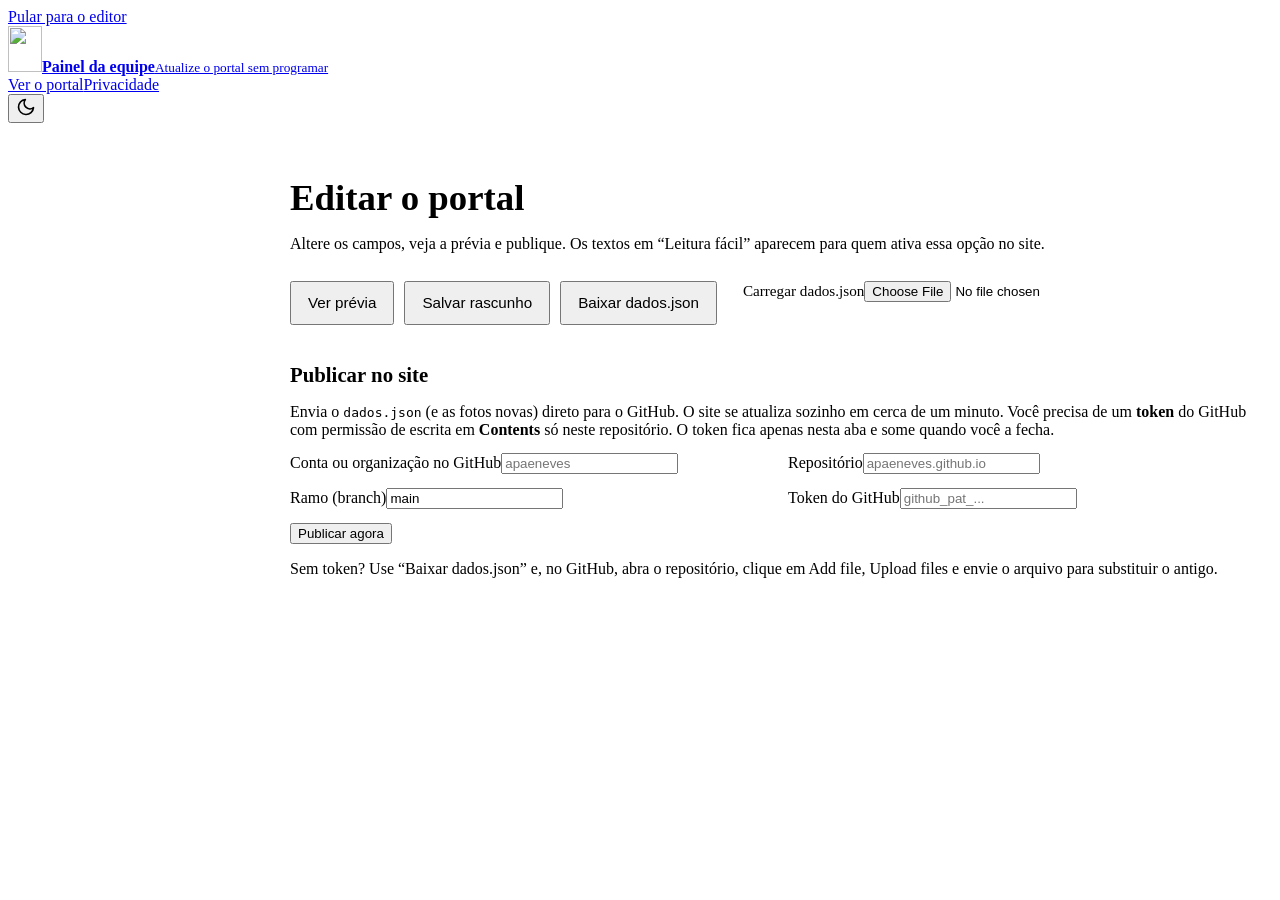
==== admin.html @ f39fa991 "Add files via upload" ====
<!doctype html>
<html lang="pt-BR">
<head>
<meta charset="utf-8">
<meta name="viewport" content="width=device-width, initial-scale=1, viewport-fit=cover">
<title>Painel da Equipe APAE Neves</title>
<meta name="robots" content="noindex,nofollow">
<link rel="icon" type="image/svg+xml" href="img/logo.svg">
<link rel="preconnect" href="https://fonts.googleapis.com">
<link rel="preconnect" href="https://fonts.gstatic.com" crossorigin>
<link rel="stylesheet" href="https://fonts.googleapis.com/css2?family=Bricolage+Grotesque:opsz,wght@12..96,500;12..96,700;12..96,800&family=Public+Sans:wght@400;500;600&display=swap">
<link rel="stylesheet" href="css/style.css">
<style>
.adm{display:grid;grid-template-columns:260px 1fr;gap:22px;align-items:start;padding-block:28px 80px}
@media (max-width:900px){.adm{grid-template-columns:1fr}}
.side{position:sticky;top:90px;display:grid;gap:6px}
@media (max-width:900px){.side{position:static;grid-template-columns:repeat(auto-fit,minmax(150px,1fr))}}
.side button{text-align:left;min-height:46px;padding:10px 14px;border-radius:12px;border:1.5px solid var(--line);background:var(--card);color:var(--ink);font:600 .95rem var(--f-body);cursor:pointer}
.side button[aria-current="true"]{background:var(--ink);color:var(--bg);border-color:var(--ink)}
.bar{display:flex;flex-wrap:wrap;gap:10px;align-items:center;margin-bottom:18px}
.bar .btn{min-height:44px;padding:10px 16px;font-size:.95rem}
.item{border:1.5px solid var(--line);border-radius:16px;margin-bottom:12px;background:var(--card)}
.item>summary{cursor:pointer;padding:14px 16px;font-weight:600;display:flex;gap:10px;align-items:center;justify-content:space-between;list-style:none}
.item>summary::-webkit-details-marker{display:none}
.item[open]>summary{border-bottom:1px dashed var(--line)}
.item .body{padding:16px;display:grid;gap:14px}
.item .acts2{display:flex;gap:8px;flex-wrap:wrap}
.mini{min-height:40px;padding:6px 12px;border-radius:10px;border:1.5px solid var(--line);background:var(--bg);color:var(--ink);font:600 .85rem var(--f-body);cursor:pointer}
.mini.del{color:var(--danger);border-color:var(--danger)}
.status{margin:14px 0;padding:14px 16px;border-radius:12px;background:var(--leaf-soft);display:none}
.status.show{display:block}
.status.err{background:var(--danger-soft);color:var(--danger)}
fieldset{border:1.5px solid var(--line);border-radius:16px;padding:16px;margin:0 0 16px}
legend{font-weight:700;padding:0 8px}
.two{display:grid;grid-template-columns:1fr 1fr;gap:14px}
@media (max-width:640px){.two{grid-template-columns:1fr}}
.pub{display:grid;gap:14px}
</style>
</head>
<body data-page="admin">
<a class="skip" href="#editor">Pular para o editor</a>
<header class="top"><div class="wrap">
  <a class="brand" href="index.html"><span class="mark"><img src="img/logo.svg" alt="" width="34" height="46"></span><span><b>Painel da equipe</b><small>Atualize o portal sem programar</small></span></a>
  <nav class="menu" aria-label="Painel"><a href="index.html">Ver o portal</a><a href="privacidade.html">Privacidade</a></nav>
  <button class="iconbtn" id="theme-btn" type="button" aria-label="Alternar tema claro e escuro"><svg width="20" height="20" viewBox="0 0 24 24" fill="none" stroke="currentColor" stroke-width="2" stroke-linecap="round" stroke-linejoin="round" aria-hidden="true"><path d="M21 12.8A9 9 0 1 1 11.2 3a7 7 0 0 0 9.8 9.8z"/></svg></button>
</div></header>
<main id="editor" tabindex="-1">
<div class="wrap adm">
  <nav class="side" id="side" aria-label="Seções para editar"></nav>
  <div>
    <h1 style="font-size:clamp(1.7rem,3vw,2.3rem);margin-bottom:6px">Editar o portal</h1>
    <p style="color:var(--muted);margin-bottom:18px">Altere os campos, veja a prévia e publique. Os textos em “Leitura fácil” aparecem para quem ativa essa opção no site.</p>
    <div class="bar">
      <button class="btn pri" id="b-prev" type="button">Ver prévia</button>
      <button class="btn sec" id="b-draft" type="button">Salvar rascunho</button>
      <button class="btn sec" id="b-down" type="button">Baixar dados.json</button>
      <label class="btn sec" style="cursor:pointer">Carregar dados.json<input id="b-load" type="file" accept=".json,application/json" class="sr-only"></label>
    </div>
    <div class="status" id="status" role="status" aria-live="polite"></div>
    <div id="form"></div>
    <section class="panel" style="margin-top:28px" aria-labelledby="t-pub">
      <h2 id="t-pub" style="font-size:1.3rem;margin-bottom:6px">Publicar no site</h2>
      <p style="color:var(--muted);margin-bottom:14px">Envia o <code>dados.json</code> (e as fotos novas) direto para o GitHub. O site se atualiza sozinho em cerca de um minuto. Você precisa de um <b>token</b> do GitHub com permissão de escrita em <b>Contents</b> só neste repositório. O token fica apenas nesta aba e some quando você a fecha.</p>
      <div class="pub">
        <div class="two">
          <div class="field"><label for="g-owner">Conta ou organização no GitHub</label><input id="g-owner" type="text" placeholder="apaeneves" autocomplete="off"></div>
          <div class="field"><label for="g-repo">Repositório</label><input id="g-repo" type="text" placeholder="apaeneves.github.io" autocomplete="off"></div>
        </div>
        <div class="two">
          <div class="field"><label for="g-branch">Ramo (branch)</label><input id="g-branch" type="text" value="main" autocomplete="off"></div>
          <div class="field"><label for="g-token">Token do GitHub</label><input id="g-token" type="password" autocomplete="off" placeholder="github_pat_..."></div>
        </div>
        <div><button class="btn sun" id="b-pub" type="button">Publicar agora</button></div>
      </div>
      <p class="fonte">Sem token? Use “Baixar dados.json” e, no GitHub, abra o repositório, clique em Add file, Upload files e envie o arquivo para substituir o antigo.</p>
    </section>
  </div>
</div>
</main>
<script type="application/json" id="dados-embed">{"versao":1,"atualizadoEm":"2026-10-09","instituicao":{"nome":"Associação de Pais e Amigos dos Excepcionais de Ribeirão das Neves","sigla":"APAE de Ribeirão das Neves","cnpj":"01.367.181/0001-51","natureza":"Associação civil beneficente, sem fins lucrativos","presidente":"Edmilson de Souza Costa","mandato":"08/12/2023 a 07/12/2026","endereco":"Rua Padre Pedro Cordeiro da Rocha, 41, Centro, Ribeirão das Neves, MG","cep":"33805-040","telefone":"(31) 98279-1938","whatsapp":"5531982791938","email":"ribeiraodasneves@apaemg.org.br","instagram":"https://www.instagram.com/apae.ribeiraodasneves/","horario":"Segunda a sexta, das 7h30 às 16h30","secretaria":"Secretaria Municipal de Desenvolvimento Social e Cidadania","banco":"Banco do Brasil (001), uma conta específica para cada parceria","conselhos":"CMAS (inscrição nº 01), CMDCA, CMPCD e CMS","regioes":"Centro, Veneza e Justinópolis","formDenunciaAnonima":"","formOuvidoria":"","telefone2":"(31) 98323-1877","fundacao":"13/08/1996","utilidadePublica":"Municipal (nº 1846/96) e Estadual (nº 13.226/99)","orgaoDiretor":"8 membros, com reuniões bimestrais"},"doacao":{"pixChave":"01367181000151","pixTipo":"CNPJ","pixNome":"APAE RIBEIRAO DAS NEVES","pixCidade":"RIBEIRAO DAS NEVES","valoresSugeridos":[20,50,100],"irStatus":"consultar","irProjeto":"","irTexto":"A APAE está inscrita no CMDCA. Para saber qual fundo e qual projeto estão abertos para receber a destinação neste ano, fale com a administração."},"impacto":{"ano":2024,"fonte":"Relatório de Atividades 2024 (último relatório anual concluído) e plano de trabalho de 2025","usuarios":79,"capacidade":100,"familiasEncontros":15,"apresentacoes":10,"ambiencias":5,"acoes":16,"vezesPorSemana":2},"atividades":[{"titulo":"Vivências: cuidado e autocuidado","texto":"Rotinas de higiene, alimentação e cuidado pessoal, feitas com apoio da equipe para ganhar autonomia no dia a dia.","facil":"Aprender a cuidar de si, com ajuda da equipe."},{"titulo":"Corpo em Movimento","texto":"Caminhadas, alongamento e atividades físicas. Cerca de 30 usuários participam de cada caminhada.","facil":"Caminhar e se mexer. Cerca de 30 pessoas em cada passeio."},{"titulo":"Participação Social","texto":"Passeios, eventos no parque ecológico e atividades na comunidade. Cerca de 60 usuários por atividade.","facil":"Passear e participar da vida da cidade."},{"titulo":"Arteterapia","texto":"Oficinas de pintura, artesanato e expressão artística com acompanhamento da equipe técnica.","facil":"Pintar, criar e se expressar com arte."},{"titulo":"Musicalização e maracatu","texto":"Oficina de música e grupo de maracatu, que fez 10 apresentações em eventos da Prefeitura e privados em 2024.","facil":"Tocar e dançar. O grupo de maracatu se apresentou 10 vezes em 2024."},{"titulo":"Cuidando de Quem Cuida","texto":"Encontros mensais com famílias e cuidadores, com temas escolhidos por elas e conduzidos por profissionais. Cerca de 15 familiares por oficina.","facil":"Encontro todo mês para as famílias. Elas escolhem os temas."},{"titulo":"Fórum de autogestão, autodefesa e família","texto":"Encontro que reuniu 50 pessoas para debater direitos e protagonismo das pessoas com deficiência.","facil":"Encontro para falar sobre os direitos das pessoas com deficiência."},{"titulo":"Festas e eventos abertos à comunidade","texto":"Festa Julina (cerca de 150 pessoas), noite sertaneja (cerca de 200 pessoas), apresentações no IFMG e semana da pessoa com deficiência.","facil":"Festas abertas a todos, que ajudam a APAE e juntam as pessoas."}],"conquistas":[{"titulo":"6 termos de fomento com a Prefeitura","texto":"Parcerias formalizadas entre 2022 e 2025, somando R$ 975.000,00 para o Centro Dia.","facil":"6 acordos com a Prefeitura para ajudar o Centro Dia."},{"titulo":"Inscrição em conselhos municipais","texto":"Inscrita no Conselho Municipal de Assistência Social (nº 01) e também no CMDCA, no CMPCD e no CMS.","facil":"A APAE é registrada nos conselhos da cidade."},{"titulo":"Trabalho em rede","texto":"Articulação com CRAS, CREAS, saúde mental, UBS e demais serviços de proteção social da cidade.","facil":"A APAE trabalha junto com CRAS, CREAS e postos de saúde."},{"titulo":"Equipe capacitada pela SEDESE","texto":"Em 2024, a equipe do Centro Dia participou de capacitação promovida pela Secretaria de Estado de Desenvolvimento Social.","facil":"A equipe fez curso oferecido pelo Estado."},{"titulo":"Centro Dia em funcionamento contínuo","texto":"De abril a dezembro de 2024, o Centro Dia funcionou todos os dias úteis e atendeu 79 pessoas com deficiência.","facil":"O Centro Dia abriu todos os dias úteis e atendeu 79 pessoas em 2024."},{"titulo":"Maracatu da APAE","texto":"Grupo de usuários que se apresentou 10 vezes em 2024, mostrando talento e quebrando barreiras.","facil":"O grupo de maracatu se apresentou 10 vezes."}],"termos":[{"num":"005","ano":2025,"nome":"Casa Nova","valor":400000,"origem":"Federal","cor":"#FFD800","objeto":"Continuidade, manutenção e otimização da oferta dos serviços socioassistenciais para pessoas com deficiência intelectual e múltipla e suas famílias, no Centro Dia.","facil":"Dinheiro para manter e melhorar os serviços do Centro Dia para pessoas com deficiência e suas famílias.","emenda":"Emenda Parlamentar Federal nº 202439600016/2024","processo":"9253","vigencia":"10/03/2025 a 09/03/2027","link":"https://ribeiraodasneves.mg.gov.br/src/common/assets/documentos/parcerias/Apae-4.pdf","situacao":"formalizado"},{"num":"006","ano":2025,"nome":"Complementar","valor":100000,"origem":"Federal","cor":"#4FA64F","objeto":"Complementação da equipe de referência do Centro Dia, com 3 educadores sociais e 1 monitor social de 40 horas, e recurso para combustível dos veículos da instituição.","facil":"Dinheiro para pagar mais profissionais do Centro Dia e o combustível dos carros.","emenda":"Emenda parlamentar federal","processo":"","vigencia":"Execução de 04/2025 a 03/2026","link":"","situacao":"formalizado"},{"num":"023","ano":2024,"nome":"Complementando o Serviço do Centro Dia","valor":150000,"origem":"Municipal","cor":"#7FC27F","objeto":"Atendimento a pessoas com deficiência intelectual e múltipla em dependência de cuidados de terceiros que já concluíram o percurso escolar, e a suas famílias, com equipe própria e materiais de higiene e papelaria.","facil":"Dinheiro para atender adultos com deficiência e suas famílias e pagar a equipe.","emenda":"Emendas impositivas individual e de bancada nº 127-C/2023 e 229-C/2023","processo":"5075/2024","vigencia":"Execução de 11/2024 a 10/2025","link":"https://ribeiraodasneves.mg.gov.br/src/common/assets/documentos/parcerias/Apae-termo-023.pdf","situacao":"formalizado"},{"num":"015","ano":2024,"nome":"Autonomia em Movimento","valor":220000,"origem":"Municipal","cor":"#2C7A3B","objeto":"Continuidade, manutenção e otimização dos serviços socioassistenciais de convivência e fortalecimento de vínculos para pessoas com deficiência intelectual e múltipla, em espaços participativos.","facil":"Dinheiro para atividades que ajudam as pessoas com deficiência a ter mais autonomia e amizades.","emenda":"Emendas impositivas individual e de bancada nº 007, 008, 078, 083, 131, 135, 177 e 202-C/2023","processo":"3276/2024","vigencia":"Repasse em parcela única de R$ 220.000,00","link":"https://ribeiraodasneves.mg.gov.br/src/common/assets/documentos/parcerias/APAE-TERMO-015-24.pdf","situacao":"formalizado"},{"num":"024","ano":2024,"nome":"Cuidando de Quem Cuida","valor":5000,"origem":"Municipal","cor":"#C9A100","objeto":"Incremento para a continuidade, manutenção e otimização dos serviços de proteção social especial para pessoas com deficiência, idosas e suas famílias, com apoio psicológico e emocional.","facil":"Dinheiro para apoiar as famílias e cuidadores, com conversa e ajuda emocional.","emenda":"Emenda impositiva individual nº 041-C/2023","processo":"3284/2024","vigencia":"","link":"https://ribeiraodasneves.mg.gov.br/src/common/assets/documentos/parcerias/Apae-termo-024-1.pdf","situacao":"formalizado"},{"num":"017","ano":2022,"nome":"Superar Barreiras para Garantir a Inclusão","valor":100000,"origem":"Federal","cor":"#9AA89B","objeto":"Manutenção dos serviços de proteção social especial que ofertam o serviço socioassistencial Centro Dia.","facil":"Dinheiro para manter o Centro Dia funcionando.","emenda":"Emenda Parlamentar Federal nº 202281000306","processo":"4370/2022","vigencia":"","link":"https://ribeiraodasneves.mg.gov.br/src/common/assets/documentos/parcerias/TERMO_APAE_017-2022.pdf","situacao":"formalizado"},{"num":"210","ano":2026,"nome":"Psicologia e Inclusão","valor":30000,"origem":"Municipal","cor":"#B7D77A","situacao":"plano","objeto":"Custeio da contratação de 1 profissional de psicologia, por 10 meses, para integrar a equipe de referência do Centro Dia e garantir o atendimento multidisciplinar a pessoas com deficiência intelectual e múltipla e suas famílias.","facil":"Dinheiro para contratar um psicólogo para o Centro Dia por 10 meses.","emenda":"Emenda parlamentar impositiva municipal nº 210/2026","processo":"","vigencia":"10 meses após o recebimento integral do recurso","link":""},{"num":"110","ano":2026,"nome":"Mobiliar: complemento","valor":50253.18,"origem":"Municipal","cor":"#E3C65A","situacao":"plano","objeto":"Aquisição de mobiliário e equipamentos de uso contínuo para o Centro Dia, em complemento a itens ainda não adquiridos com emendas anteriores.","facil":"Dinheiro para comprar móveis e equipamentos para o Centro Dia.","emenda":"Emenda parlamentar de bancada nº 110-C/2025","processo":"","vigencia":"3 meses após o recebimento integral do recurso","link":""}],"diretoria":[{"cargo":"Presidente","nome":"Edmilson de Souza Costa"},{"cargo":"Vice-presidente","nome":"Rogério Alves de Jesus"},{"cargo":"1º Diretor Secretário","nome":"Anderson Cesario de Oliveira"},{"cargo":"2º Diretor Secretário","nome":"Valtair Martins de Paula"},{"cargo":"1º Diretor Financeiro","nome":"Ademir Rodrigues de Souza"},{"cargo":"2º Diretor Financeiro","nome":"Rafael Henrique de Souza Ribeiro"},{"cargo":"Diretor Social","nome":"José Geraldo Silva da Glória"},{"cargo":"Diretor de Patrimônio","nome":"Neimar Reis Passos"}],"conselhoFiscal":{"efetivos":["Maria Emaculada de Santana Duarte","Ieda Ferreira","Maria Adair Costa Ribeiro"],"suplentes":["Luciana Edwiges Carmo de Jesus","Eva Pipper","Ana Paula Soares Diamantino"]},"conselhoAdministracao":["Glauco Luiz de Souza","Paulo Sergio do Valle Nogueira","Aline Cristina de Jesus Silva","Flavia Daiana de Assis Pereira","Alquimimo Fabio Ornelas Botelho"],"ataPosse":"Eleita e empossada em assembleia de 07/12/2023, com ata registrada no Cartório de Registro Civil de Pessoas Jurídicas de Ribeirão das Neves.","equipe":[{"cargo":"Coordenação do Centro Dia","nome":""},{"cargo":"Assistente Social","nome":""},{"cargo":"Psicologia","nome":""},{"cargo":"Educadores Sociais (2)","nome":""},{"cargo":"Oficineiros (2)","nome":""},{"cargo":"Monitoria","nome":""},{"cargo":"Recepção","nome":""}],"equipeNota":"Cargos da equipe técnica de referência do Centro Dia, conforme o plano de trabalho de 2025. Os nomes não são divulgados porque a equipe pode mudar ao longo do tempo.","depoimentos":[],"fotos":[{"arquivo":"img/fotos/maracatu-rua.jpg","legenda":"Grupo de maracatu da APAE em apresentação na rua","alt":"Grupo de pessoas com camisetas laranja tocando tambores em apresentação ao ar livre"},{"arquivo":"img/fotos/maracatu-palco.jpg","legenda":"Apresentação do maracatu em um palco","alt":"Grupo de maracatu com instrumentos de percussão sobre um palco, em frente à plateia"},{"arquivo":"img/fotos/evento-comunidade.jpg","legenda":"Evento com usuários, famílias e comunidade","alt":"Multidão de pessoas com camisetas azuis reunidas ao ar livre em um evento"},{"arquivo":"img/fotos/parque-grupo.jpg","legenda":"Passeio no parque ecológico","alt":"Grupo de usuários e profissionais reunido sob as árvores em um parque, com uma pessoa em cadeira de rodas"},{"arquivo":"img/fotos/piquenique.jpg","legenda":"Piquenique no parque","alt":"Pessoas sentadas em uma toalha de piquenique no chão do parque, sorrindo"},{"arquivo":"img/fotos/oficina-arte.jpg","legenda":"Oficina de arte no Centro Dia","alt":"Usuário pintando com tinta sobre papel em uma mesa"},{"arquivo":"img/fotos/jogo-coordenacao.jpg","legenda":"Atividade de coordenação motora","alt":"Participante encaixando argolas coloridas em um jogo de madeira"},{"arquivo":"img/fotos/encontro-familias.jpg","legenda":"Encontro com famílias e cuidadores","alt":"Grupo de familiares sentados em cadeiras em uma sala, assistindo a uma apresentação"},{"arquivo":"img/fotos/ifmg-visita.jpg","legenda":"Visita ao Instituto Federal (IFMG)","alt":"Grupo animado de usuários e equipe posando diante da parede do Instituto Federal"},{"arquivo":"img/fotos/forum-auditorio.jpg","legenda":"Encontro em auditório com bandeira da APAE","alt":"Grupo grande de pessoas reunido em um auditório segurando uma bandeira azul"}]}</script>
<script src="js/admin.js"></script>
</body>
</html>
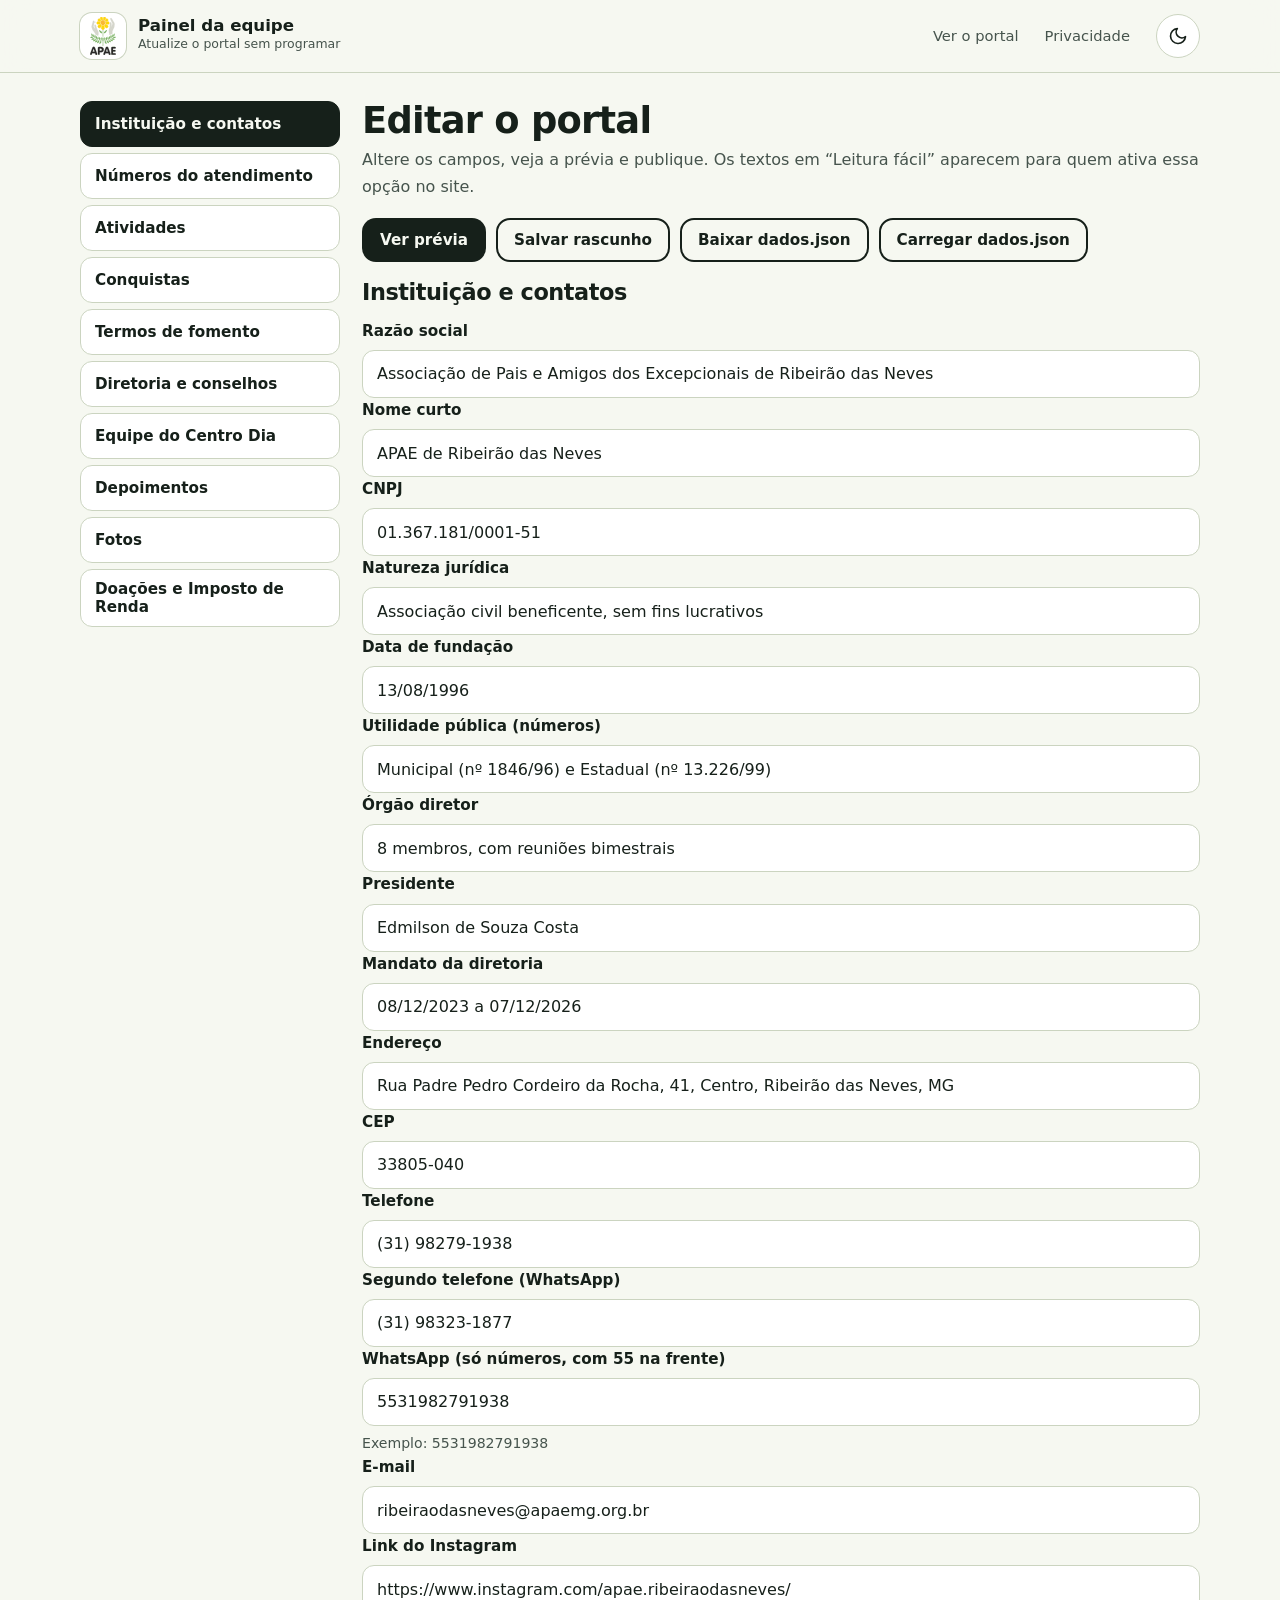
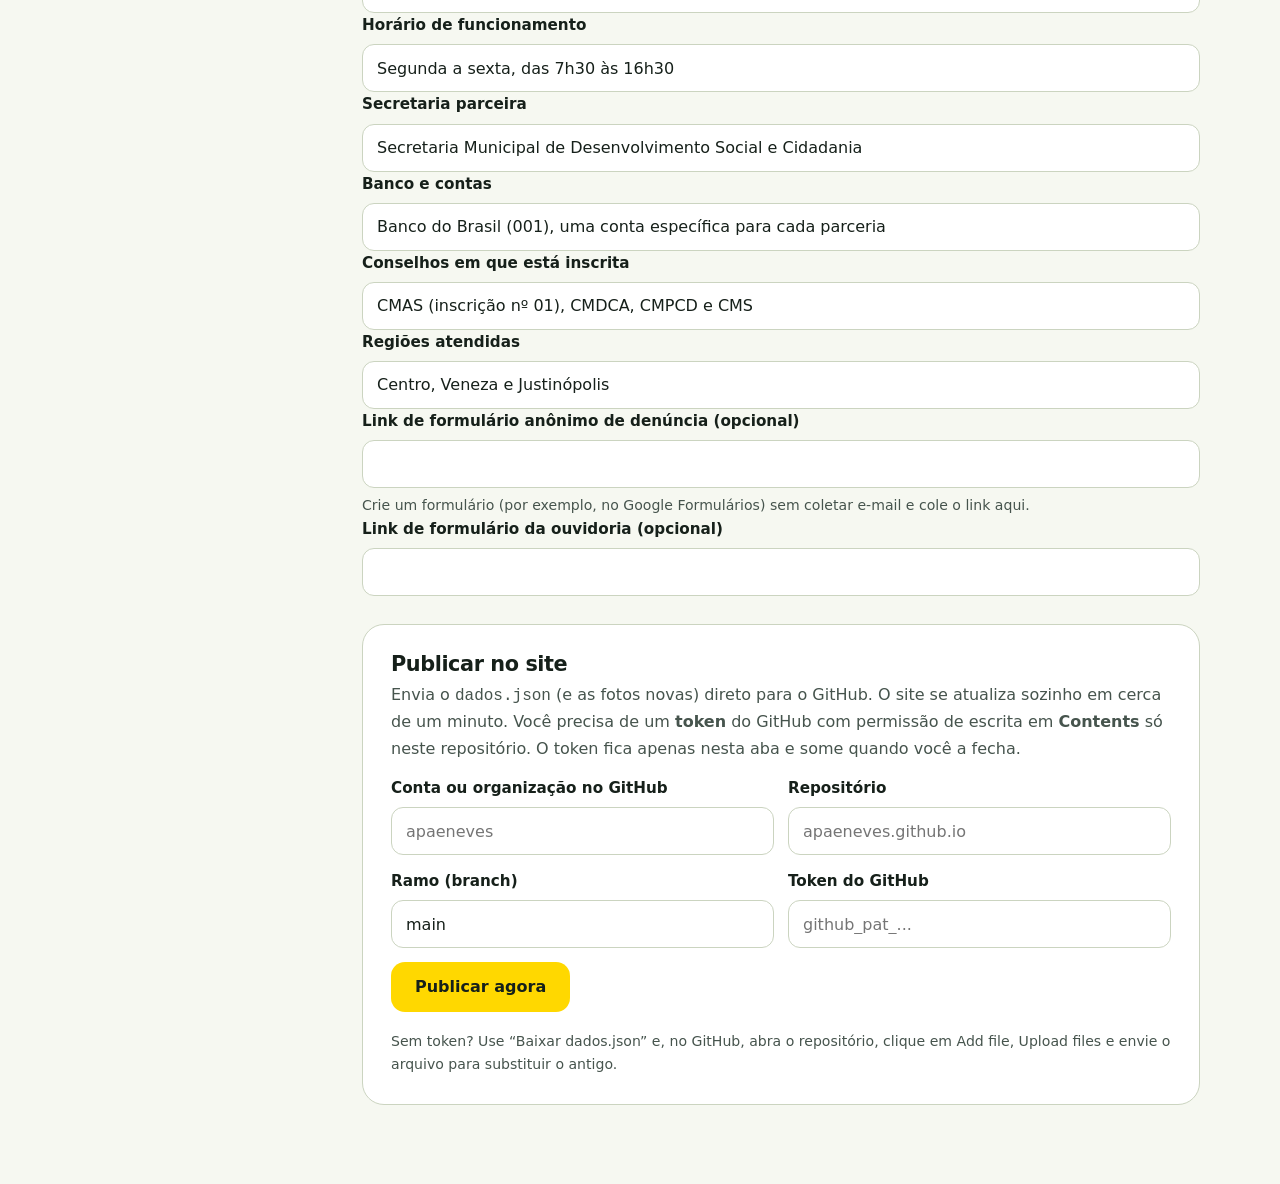
==== commit 813afcdb: "Add files via upload" ====
--- a/admin.html
+++ b/admin.html
@@ -5,11 +5,11 @@
 <meta name="viewport" content="width=device-width, initial-scale=1, viewport-fit=cover">
 <title>Painel da Equipe APAE Neves</title>
 <meta name="robots" content="noindex,nofollow">
-<link rel="icon" type="image/svg+xml" href="img/logo.svg">
+<link rel="icon" type="image/svg+xml" href="logo.svg">
 <link rel="preconnect" href="https://fonts.googleapis.com">
 <link rel="preconnect" href="https://fonts.gstatic.com" crossorigin>
 <link rel="stylesheet" href="https://fonts.googleapis.com/css2?family=Bricolage+Grotesque:opsz,wght@12..96,500;12..96,700;12..96,800&family=Public+Sans:wght@400;500;600&display=swap">
-<link rel="stylesheet" href="css/style.css">
+<link rel="stylesheet" href="style.css">
 <style>
 .adm{display:grid;grid-template-columns:260px 1fr;gap:22px;align-items:start;padding-block:28px 80px}
 @media (max-width:900px){.adm{grid-template-columns:1fr}}
@@ -40,7 +40,7 @@
 <body data-page="admin">
 <a class="skip" href="#editor">Pular para o editor</a>
 <header class="top"><div class="wrap">
-  <a class="brand" href="index.html"><span class="mark"><img src="img/logo.svg" alt="" width="34" height="46"></span><span><b>Painel da equipe</b><small>Atualize o portal sem programar</small></span></a>
+  <a class="brand" href="index.html"><span class="mark"><img src="logo.svg" alt="" width="34" height="46"></span><span><b>Painel da equipe</b><small>Atualize o portal sem programar</small></span></a>
   <nav class="menu" aria-label="Painel"><a href="index.html">Ver o portal</a><a href="privacidade.html">Privacidade</a></nav>
   <button class="iconbtn" id="theme-btn" type="button" aria-label="Alternar tema claro e escuro"><svg width="20" height="20" viewBox="0 0 24 24" fill="none" stroke="currentColor" stroke-width="2" stroke-linecap="round" stroke-linejoin="round" aria-hidden="true"><path d="M21 12.8A9 9 0 1 1 11.2 3a7 7 0 0 0 9.8 9.8z"/></svg></button>
 </div></header>
@@ -77,7 +77,7 @@
   </div>
 </div>
 </main>
-<script type="application/json" id="dados-embed">{"versao":1,"atualizadoEm":"2026-10-09","instituicao":{"nome":"Associação de Pais e Amigos dos Excepcionais de Ribeirão das Neves","sigla":"APAE de Ribeirão das Neves","cnpj":"01.367.181/0001-51","natureza":"Associação civil beneficente, sem fins lucrativos","presidente":"Edmilson de Souza Costa","mandato":"08/12/2023 a 07/12/2026","endereco":"Rua Padre Pedro Cordeiro da Rocha, 41, Centro, Ribeirão das Neves, MG","cep":"33805-040","telefone":"(31) 98279-1938","whatsapp":"5531982791938","email":"ribeiraodasneves@apaemg.org.br","instagram":"https://www.instagram.com/apae.ribeiraodasneves/","horario":"Segunda a sexta, das 7h30 às 16h30","secretaria":"Secretaria Municipal de Desenvolvimento Social e Cidadania","banco":"Banco do Brasil (001), uma conta específica para cada parceria","conselhos":"CMAS (inscrição nº 01), CMDCA, CMPCD e CMS","regioes":"Centro, Veneza e Justinópolis","formDenunciaAnonima":"","formOuvidoria":"","telefone2":"(31) 98323-1877","fundacao":"13/08/1996","utilidadePublica":"Municipal (nº 1846/96) e Estadual (nº 13.226/99)","orgaoDiretor":"8 membros, com reuniões bimestrais"},"doacao":{"pixChave":"01367181000151","pixTipo":"CNPJ","pixNome":"APAE RIBEIRAO DAS NEVES","pixCidade":"RIBEIRAO DAS NEVES","valoresSugeridos":[20,50,100],"irStatus":"consultar","irProjeto":"","irTexto":"A APAE está inscrita no CMDCA. Para saber qual fundo e qual projeto estão abertos para receber a destinação neste ano, fale com a administração."},"impacto":{"ano":2024,"fonte":"Relatório de Atividades 2024 (último relatório anual concluído) e plano de trabalho de 2025","usuarios":79,"capacidade":100,"familiasEncontros":15,"apresentacoes":10,"ambiencias":5,"acoes":16,"vezesPorSemana":2},"atividades":[{"titulo":"Vivências: cuidado e autocuidado","texto":"Rotinas de higiene, alimentação e cuidado pessoal, feitas com apoio da equipe para ganhar autonomia no dia a dia.","facil":"Aprender a cuidar de si, com ajuda da equipe."},{"titulo":"Corpo em Movimento","texto":"Caminhadas, alongamento e atividades físicas. Cerca de 30 usuários participam de cada caminhada.","facil":"Caminhar e se mexer. Cerca de 30 pessoas em cada passeio."},{"titulo":"Participação Social","texto":"Passeios, eventos no parque ecológico e atividades na comunidade. Cerca de 60 usuários por atividade.","facil":"Passear e participar da vida da cidade."},{"titulo":"Arteterapia","texto":"Oficinas de pintura, artesanato e expressão artística com acompanhamento da equipe técnica.","facil":"Pintar, criar e se expressar com arte."},{"titulo":"Musicalização e maracatu","texto":"Oficina de música e grupo de maracatu, que fez 10 apresentações em eventos da Prefeitura e privados em 2024.","facil":"Tocar e dançar. O grupo de maracatu se apresentou 10 vezes em 2024."},{"titulo":"Cuidando de Quem Cuida","texto":"Encontros mensais com famílias e cuidadores, com temas escolhidos por elas e conduzidos por profissionais. Cerca de 15 familiares por oficina.","facil":"Encontro todo mês para as famílias. Elas escolhem os temas."},{"titulo":"Fórum de autogestão, autodefesa e família","texto":"Encontro que reuniu 50 pessoas para debater direitos e protagonismo das pessoas com deficiência.","facil":"Encontro para falar sobre os direitos das pessoas com deficiência."},{"titulo":"Festas e eventos abertos à comunidade","texto":"Festa Julina (cerca de 150 pessoas), noite sertaneja (cerca de 200 pessoas), apresentações no IFMG e semana da pessoa com deficiência.","facil":"Festas abertas a todos, que ajudam a APAE e juntam as pessoas."}],"conquistas":[{"titulo":"6 termos de fomento com a Prefeitura","texto":"Parcerias formalizadas entre 2022 e 2025, somando R$ 975.000,00 para o Centro Dia.","facil":"6 acordos com a Prefeitura para ajudar o Centro Dia."},{"titulo":"Inscrição em conselhos municipais","texto":"Inscrita no Conselho Municipal de Assistência Social (nº 01) e também no CMDCA, no CMPCD e no CMS.","facil":"A APAE é registrada nos conselhos da cidade."},{"titulo":"Trabalho em rede","texto":"Articulação com CRAS, CREAS, saúde mental, UBS e demais serviços de proteção social da cidade.","facil":"A APAE trabalha junto com CRAS, CREAS e postos de saúde."},{"titulo":"Equipe capacitada pela SEDESE","texto":"Em 2024, a equipe do Centro Dia participou de capacitação promovida pela Secretaria de Estado de Desenvolvimento Social.","facil":"A equipe fez curso oferecido pelo Estado."},{"titulo":"Centro Dia em funcionamento contínuo","texto":"De abril a dezembro de 2024, o Centro Dia funcionou todos os dias úteis e atendeu 79 pessoas com deficiência.","facil":"O Centro Dia abriu todos os dias úteis e atendeu 79 pessoas em 2024."},{"titulo":"Maracatu da APAE","texto":"Grupo de usuários que se apresentou 10 vezes em 2024, mostrando talento e quebrando barreiras.","facil":"O grupo de maracatu se apresentou 10 vezes."}],"termos":[{"num":"005","ano":2025,"nome":"Casa Nova","valor":400000,"origem":"Federal","cor":"#FFD800","objeto":"Continuidade, manutenção e otimização da oferta dos serviços socioassistenciais para pessoas com deficiência intelectual e múltipla e suas famílias, no Centro Dia.","facil":"Dinheiro para manter e melhorar os serviços do Centro Dia para pessoas com deficiência e suas famílias.","emenda":"Emenda Parlamentar Federal nº 202439600016/2024","processo":"9253","vigencia":"10/03/2025 a 09/03/2027","link":"https://ribeiraodasneves.mg.gov.br/src/common/assets/documentos/parcerias/Apae-4.pdf","situacao":"formalizado"},{"num":"006","ano":2025,"nome":"Complementar","valor":100000,"origem":"Federal","cor":"#4FA64F","objeto":"Complementação da equipe de referência do Centro Dia, com 3 educadores sociais e 1 monitor social de 40 horas, e recurso para combustível dos veículos da instituição.","facil":"Dinheiro para pagar mais profissionais do Centro Dia e o combustível dos carros.","emenda":"Emenda parlamentar federal","processo":"","vigencia":"Execução de 04/2025 a 03/2026","link":"","situacao":"formalizado"},{"num":"023","ano":2024,"nome":"Complementando o Serviço do Centro Dia","valor":150000,"origem":"Municipal","cor":"#7FC27F","objeto":"Atendimento a pessoas com deficiência intelectual e múltipla em dependência de cuidados de terceiros que já concluíram o percurso escolar, e a suas famílias, com equipe própria e materiais de higiene e papelaria.","facil":"Dinheiro para atender adultos com deficiência e suas famílias e pagar a equipe.","emenda":"Emendas impositivas individual e de bancada nº 127-C/2023 e 229-C/2023","processo":"5075/2024","vigencia":"Execução de 11/2024 a 10/2025","link":"https://ribeiraodasneves.mg.gov.br/src/common/assets/documentos/parcerias/Apae-termo-023.pdf","situacao":"formalizado"},{"num":"015","ano":2024,"nome":"Autonomia em Movimento","valor":220000,"origem":"Municipal","cor":"#2C7A3B","objeto":"Continuidade, manutenção e otimização dos serviços socioassistenciais de convivência e fortalecimento de vínculos para pessoas com deficiência intelectual e múltipla, em espaços participativos.","facil":"Dinheiro para atividades que ajudam as pessoas com deficiência a ter mais autonomia e amizades.","emenda":"Emendas impositivas individual e de bancada nº 007, 008, 078, 083, 131, 135, 177 e 202-C/2023","processo":"3276/2024","vigencia":"Repasse em parcela única de R$ 220.000,00","link":"https://ribeiraodasneves.mg.gov.br/src/common/assets/documentos/parcerias/APAE-TERMO-015-24.pdf","situacao":"formalizado"},{"num":"024","ano":2024,"nome":"Cuidando de Quem Cuida","valor":5000,"origem":"Municipal","cor":"#C9A100","objeto":"Incremento para a continuidade, manutenção e otimização dos serviços de proteção social especial para pessoas com deficiência, idosas e suas famílias, com apoio psicológico e emocional.","facil":"Dinheiro para apoiar as famílias e cuidadores, com conversa e ajuda emocional.","emenda":"Emenda impositiva individual nº 041-C/2023","processo":"3284/2024","vigencia":"","link":"https://ribeiraodasneves.mg.gov.br/src/common/assets/documentos/parcerias/Apae-termo-024-1.pdf","situacao":"formalizado"},{"num":"017","ano":2022,"nome":"Superar Barreiras para Garantir a Inclusão","valor":100000,"origem":"Federal","cor":"#9AA89B","objeto":"Manutenção dos serviços de proteção social especial que ofertam o serviço socioassistencial Centro Dia.","facil":"Dinheiro para manter o Centro Dia funcionando.","emenda":"Emenda Parlamentar Federal nº 202281000306","processo":"4370/2022","vigencia":"","link":"https://ribeiraodasneves.mg.gov.br/src/common/assets/documentos/parcerias/TERMO_APAE_017-2022.pdf","situacao":"formalizado"},{"num":"210","ano":2026,"nome":"Psicologia e Inclusão","valor":30000,"origem":"Municipal","cor":"#B7D77A","situacao":"plano","objeto":"Custeio da contratação de 1 profissional de psicologia, por 10 meses, para integrar a equipe de referência do Centro Dia e garantir o atendimento multidisciplinar a pessoas com deficiência intelectual e múltipla e suas famílias.","facil":"Dinheiro para contratar um psicólogo para o Centro Dia por 10 meses.","emenda":"Emenda parlamentar impositiva municipal nº 210/2026","processo":"","vigencia":"10 meses após o recebimento integral do recurso","link":""},{"num":"110","ano":2026,"nome":"Mobiliar: complemento","valor":50253.18,"origem":"Municipal","cor":"#E3C65A","situacao":"plano","objeto":"Aquisição de mobiliário e equipamentos de uso contínuo para o Centro Dia, em complemento a itens ainda não adquiridos com emendas anteriores.","facil":"Dinheiro para comprar móveis e equipamentos para o Centro Dia.","emenda":"Emenda parlamentar de bancada nº 110-C/2025","processo":"","vigencia":"3 meses após o recebimento integral do recurso","link":""}],"diretoria":[{"cargo":"Presidente","nome":"Edmilson de Souza Costa"},{"cargo":"Vice-presidente","nome":"Rogério Alves de Jesus"},{"cargo":"1º Diretor Secretário","nome":"Anderson Cesario de Oliveira"},{"cargo":"2º Diretor Secretário","nome":"Valtair Martins de Paula"},{"cargo":"1º Diretor Financeiro","nome":"Ademir Rodrigues de Souza"},{"cargo":"2º Diretor Financeiro","nome":"Rafael Henrique de Souza Ribeiro"},{"cargo":"Diretor Social","nome":"José Geraldo Silva da Glória"},{"cargo":"Diretor de Patrimônio","nome":"Neimar Reis Passos"}],"conselhoFiscal":{"efetivos":["Maria Emaculada de Santana Duarte","Ieda Ferreira","Maria Adair Costa Ribeiro"],"suplentes":["Luciana Edwiges Carmo de Jesus","Eva Pipper","Ana Paula Soares Diamantino"]},"conselhoAdministracao":["Glauco Luiz de Souza","Paulo Sergio do Valle Nogueira","Aline Cristina de Jesus Silva","Flavia Daiana de Assis Pereira","Alquimimo Fabio Ornelas Botelho"],"ataPosse":"Eleita e empossada em assembleia de 07/12/2023, com ata registrada no Cartório de Registro Civil de Pessoas Jurídicas de Ribeirão das Neves.","equipe":[{"cargo":"Coordenação do Centro Dia","nome":""},{"cargo":"Assistente Social","nome":""},{"cargo":"Psicologia","nome":""},{"cargo":"Educadores Sociais (2)","nome":""},{"cargo":"Oficineiros (2)","nome":""},{"cargo":"Monitoria","nome":""},{"cargo":"Recepção","nome":""}],"equipeNota":"Cargos da equipe técnica de referência do Centro Dia, conforme o plano de trabalho de 2025. Os nomes não são divulgados porque a equipe pode mudar ao longo do tempo.","depoimentos":[],"fotos":[{"arquivo":"img/fotos/maracatu-rua.jpg","legenda":"Grupo de maracatu da APAE em apresentação na rua","alt":"Grupo de pessoas com camisetas laranja tocando tambores em apresentação ao ar livre"},{"arquivo":"img/fotos/maracatu-palco.jpg","legenda":"Apresentação do maracatu em um palco","alt":"Grupo de maracatu com instrumentos de percussão sobre um palco, em frente à plateia"},{"arquivo":"img/fotos/evento-comunidade.jpg","legenda":"Evento com usuários, famílias e comunidade","alt":"Multidão de pessoas com camisetas azuis reunidas ao ar livre em um evento"},{"arquivo":"img/fotos/parque-grupo.jpg","legenda":"Passeio no parque ecológico","alt":"Grupo de usuários e profissionais reunido sob as árvores em um parque, com uma pessoa em cadeira de rodas"},{"arquivo":"img/fotos/piquenique.jpg","legenda":"Piquenique no parque","alt":"Pessoas sentadas em uma toalha de piquenique no chão do parque, sorrindo"},{"arquivo":"img/fotos/oficina-arte.jpg","legenda":"Oficina de arte no Centro Dia","alt":"Usuário pintando com tinta sobre papel em uma mesa"},{"arquivo":"img/fotos/jogo-coordenacao.jpg","legenda":"Atividade de coordenação motora","alt":"Participante encaixando argolas coloridas em um jogo de madeira"},{"arquivo":"img/fotos/encontro-familias.jpg","legenda":"Encontro com famílias e cuidadores","alt":"Grupo de familiares sentados em cadeiras em uma sala, assistindo a uma apresentação"},{"arquivo":"img/fotos/ifmg-visita.jpg","legenda":"Visita ao Instituto Federal (IFMG)","alt":"Grupo animado de usuários e equipe posando diante da parede do Instituto Federal"},{"arquivo":"img/fotos/forum-auditorio.jpg","legenda":"Encontro em auditório com bandeira da APAE","alt":"Grupo grande de pessoas reunido em um auditório segurando uma bandeira azul"}]}</script>
-<script src="js/admin.js"></script>
+<script type="application/json" id="dados-embed">{"versao":1,"atualizadoEm":"2026-10-09","instituicao":{"nome":"Associação de Pais e Amigos dos Excepcionais de Ribeirão das Neves","sigla":"APAE de Ribeirão das Neves","cnpj":"01.367.181/0001-51","natureza":"Associação civil beneficente, sem fins lucrativos","presidente":"Edmilson de Souza Costa","mandato":"08/12/2023 a 07/12/2026","endereco":"Rua Padre Pedro Cordeiro da Rocha, 41, Centro, Ribeirão das Neves, MG","cep":"33805-040","telefone":"(31) 98279-1938","whatsapp":"5531982791938","email":"ribeiraodasneves@apaemg.org.br","instagram":"https://www.instagram.com/apae.ribeiraodasneves/","horario":"Segunda a sexta, das 7h30 às 16h30","secretaria":"Secretaria Municipal de Desenvolvimento Social e Cidadania","banco":"Banco do Brasil (001), uma conta específica para cada parceria","conselhos":"CMAS (inscrição nº 01), CMDCA, CMPCD e CMS","regioes":"Centro, Veneza e Justinópolis","formDenunciaAnonima":"","formOuvidoria":"","telefone2":"(31) 98323-1877","fundacao":"13/08/1996","utilidadePublica":"Municipal (nº 1846/96) e Estadual (nº 13.226/99)","orgaoDiretor":"8 membros, com reuniões bimestrais"},"doacao":{"pixChave":"01367181000151","pixTipo":"CNPJ","pixNome":"APAE RIBEIRAO DAS NEVES","pixCidade":"RIBEIRAO DAS NEVES","valoresSugeridos":[20,50,100],"irStatus":"consultar","irProjeto":"","irTexto":"A APAE está inscrita no CMDCA. Para saber qual fundo e qual projeto estão abertos para receber a destinação neste ano, fale com a administração."},"impacto":{"ano":2024,"fonte":"Relatório de Atividades 2024 (último relatório anual concluído) e plano de trabalho de 2025","usuarios":79,"capacidade":100,"familiasEncontros":15,"apresentacoes":10,"ambiencias":5,"acoes":16,"vezesPorSemana":2},"atividades":[{"titulo":"Vivências: cuidado e autocuidado","texto":"Rotinas de higiene, alimentação e cuidado pessoal, feitas com apoio da equipe para ganhar autonomia no dia a dia.","facil":"Aprender a cuidar de si, com ajuda da equipe."},{"titulo":"Corpo em Movimento","texto":"Caminhadas, alongamento e atividades físicas. Cerca de 30 usuários participam de cada caminhada.","facil":"Caminhar e se mexer. Cerca de 30 pessoas em cada passeio."},{"titulo":"Participação Social","texto":"Passeios, eventos no parque ecológico e atividades na comunidade. Cerca de 60 usuários por atividade.","facil":"Passear e participar da vida da cidade."},{"titulo":"Arteterapia","texto":"Oficinas de pintura, artesanato e expressão artística com acompanhamento da equipe técnica.","facil":"Pintar, criar e se expressar com arte."},{"titulo":"Musicalização e maracatu","texto":"Oficina de música e grupo de maracatu, que fez 10 apresentações em eventos da Prefeitura e privados em 2024.","facil":"Tocar e dançar. O grupo de maracatu se apresentou 10 vezes em 2024."},{"titulo":"Cuidando de Quem Cuida","texto":"Encontros mensais com famílias e cuidadores, com temas escolhidos por elas e conduzidos por profissionais. Cerca de 15 familiares por oficina.","facil":"Encontro todo mês para as famílias. Elas escolhem os temas."},{"titulo":"Fórum de autogestão, autodefesa e família","texto":"Encontro que reuniu 50 pessoas para debater direitos e protagonismo das pessoas com deficiência.","facil":"Encontro para falar sobre os direitos das pessoas com deficiência."},{"titulo":"Festas e eventos abertos à comunidade","texto":"Festa Julina (cerca de 150 pessoas), noite sertaneja (cerca de 200 pessoas), apresentações no IFMG e semana da pessoa com deficiência.","facil":"Festas abertas a todos, que ajudam a APAE e juntam as pessoas."}],"conquistas":[{"titulo":"6 termos de fomento com a Prefeitura","texto":"Parcerias formalizadas entre 2022 e 2025, somando R$ 975.000,00 para o Centro Dia.","facil":"6 acordos com a Prefeitura para ajudar o Centro Dia."},{"titulo":"Inscrição em conselhos municipais","texto":"Inscrita no Conselho Municipal de Assistência Social (nº 01) e também no CMDCA, no CMPCD e no CMS.","facil":"A APAE é registrada nos conselhos da cidade."},{"titulo":"Trabalho em rede","texto":"Articulação com CRAS, CREAS, saúde mental, UBS e demais serviços de proteção social da cidade.","facil":"A APAE trabalha junto com CRAS, CREAS e postos de saúde."},{"titulo":"Equipe capacitada pela SEDESE","texto":"Em 2024, a equipe do Centro Dia participou de capacitação promovida pela Secretaria de Estado de Desenvolvimento Social.","facil":"A equipe fez curso oferecido pelo Estado."},{"titulo":"Centro Dia em funcionamento contínuo","texto":"De abril a dezembro de 2024, o Centro Dia funcionou todos os dias úteis e atendeu 79 pessoas com deficiência.","facil":"O Centro Dia abriu todos os dias úteis e atendeu 79 pessoas em 2024."},{"titulo":"Maracatu da APAE","texto":"Grupo de usuários que se apresentou 10 vezes em 2024, mostrando talento e quebrando barreiras.","facil":"O grupo de maracatu se apresentou 10 vezes."}],"termos":[{"num":"005","ano":2025,"nome":"Casa Nova","valor":400000,"origem":"Federal","cor":"#FFD800","objeto":"Continuidade, manutenção e otimização da oferta dos serviços socioassistenciais para pessoas com deficiência intelectual e múltipla e suas famílias, no Centro Dia.","facil":"Dinheiro para manter e melhorar os serviços do Centro Dia para pessoas com deficiência e suas famílias.","emenda":"Emenda Parlamentar Federal nº 202439600016/2024","processo":"9253","vigencia":"10/03/2025 a 09/03/2027","link":"https://ribeiraodasneves.mg.gov.br/src/common/assets/documentos/parcerias/Apae-4.pdf","situacao":"formalizado"},{"num":"006","ano":2025,"nome":"Complementar","valor":100000,"origem":"Federal","cor":"#4FA64F","objeto":"Complementação da equipe de referência do Centro Dia, com 3 educadores sociais e 1 monitor social de 40 horas, e recurso para combustível dos veículos da instituição.","facil":"Dinheiro para pagar mais profissionais do Centro Dia e o combustível dos carros.","emenda":"Emenda parlamentar federal","processo":"","vigencia":"Execução de 04/2025 a 03/2026","link":"","situacao":"formalizado"},{"num":"023","ano":2024,"nome":"Complementando o Serviço do Centro Dia","valor":150000,"origem":"Municipal","cor":"#7FC27F","objeto":"Atendimento a pessoas com deficiência intelectual e múltipla em dependência de cuidados de terceiros que já concluíram o percurso escolar, e a suas famílias, com equipe própria e materiais de higiene e papelaria.","facil":"Dinheiro para atender adultos com deficiência e suas famílias e pagar a equipe.","emenda":"Emendas impositivas individual e de bancada nº 127-C/2023 e 229-C/2023","processo":"5075/2024","vigencia":"Execução de 11/2024 a 10/2025","link":"https://ribeiraodasneves.mg.gov.br/src/common/assets/documentos/parcerias/Apae-termo-023.pdf","situacao":"formalizado"},{"num":"015","ano":2024,"nome":"Autonomia em Movimento","valor":220000,"origem":"Municipal","cor":"#2C7A3B","objeto":"Continuidade, manutenção e otimização dos serviços socioassistenciais de convivência e fortalecimento de vínculos para pessoas com deficiência intelectual e múltipla, em espaços participativos.","facil":"Dinheiro para atividades que ajudam as pessoas com deficiência a ter mais autonomia e amizades.","emenda":"Emendas impositivas individual e de bancada nº 007, 008, 078, 083, 131, 135, 177 e 202-C/2023","processo":"3276/2024","vigencia":"Repasse em parcela única de R$ 220.000,00","link":"https://ribeiraodasneves.mg.gov.br/src/common/assets/documentos/parcerias/APAE-TERMO-015-24.pdf","situacao":"formalizado"},{"num":"024","ano":2024,"nome":"Cuidando de Quem Cuida","valor":5000,"origem":"Municipal","cor":"#C9A100","objeto":"Incremento para a continuidade, manutenção e otimização dos serviços de proteção social especial para pessoas com deficiência, idosas e suas famílias, com apoio psicológico e emocional.","facil":"Dinheiro para apoiar as famílias e cuidadores, com conversa e ajuda emocional.","emenda":"Emenda impositiva individual nº 041-C/2023","processo":"3284/2024","vigencia":"","link":"https://ribeiraodasneves.mg.gov.br/src/common/assets/documentos/parcerias/Apae-termo-024-1.pdf","situacao":"formalizado"},{"num":"017","ano":2022,"nome":"Superar Barreiras para Garantir a Inclusão","valor":100000,"origem":"Federal","cor":"#9AA89B","objeto":"Manutenção dos serviços de proteção social especial que ofertam o serviço socioassistencial Centro Dia.","facil":"Dinheiro para manter o Centro Dia funcionando.","emenda":"Emenda Parlamentar Federal nº 202281000306","processo":"4370/2022","vigencia":"","link":"https://ribeiraodasneves.mg.gov.br/src/common/assets/documentos/parcerias/TERMO_APAE_017-2022.pdf","situacao":"formalizado"},{"num":"210","ano":2026,"nome":"Psicologia e Inclusão","valor":30000,"origem":"Municipal","cor":"#B7D77A","situacao":"plano","objeto":"Custeio da contratação de 1 profissional de psicologia, por 10 meses, para integrar a equipe de referência do Centro Dia e garantir o atendimento multidisciplinar a pessoas com deficiência intelectual e múltipla e suas famílias.","facil":"Dinheiro para contratar um psicólogo para o Centro Dia por 10 meses.","emenda":"Emenda parlamentar impositiva municipal nº 210/2026","processo":"","vigencia":"10 meses após o recebimento integral do recurso","link":""},{"num":"110","ano":2026,"nome":"Mobiliar: complemento","valor":50253.18,"origem":"Municipal","cor":"#E3C65A","situacao":"plano","objeto":"Aquisição de mobiliário e equipamentos de uso contínuo para o Centro Dia, em complemento a itens ainda não adquiridos com emendas anteriores.","facil":"Dinheiro para comprar móveis e equipamentos para o Centro Dia.","emenda":"Emenda parlamentar de bancada nº 110-C/2025","processo":"","vigencia":"3 meses após o recebimento integral do recurso","link":""}],"diretoria":[{"cargo":"Presidente","nome":"Edmilson de Souza Costa"},{"cargo":"Vice-presidente","nome":"Rogério Alves de Jesus"},{"cargo":"1º Diretor Secretário","nome":"Anderson Cesario de Oliveira"},{"cargo":"2º Diretor Secretário","nome":"Valtair Martins de Paula"},{"cargo":"1º Diretor Financeiro","nome":"Ademir Rodrigues de Souza"},{"cargo":"2º Diretor Financeiro","nome":"Rafael Henrique de Souza Ribeiro"},{"cargo":"Diretor Social","nome":"José Geraldo Silva da Glória"},{"cargo":"Diretor de Patrimônio","nome":"Neimar Reis Passos"}],"conselhoFiscal":{"efetivos":["Maria Emaculada de Santana Duarte","Ieda Ferreira","Maria Adair Costa Ribeiro"],"suplentes":["Luciana Edwiges Carmo de Jesus","Eva Pipper","Ana Paula Soares Diamantino"]},"conselhoAdministracao":["Glauco Luiz de Souza","Paulo Sergio do Valle Nogueira","Aline Cristina de Jesus Silva","Flavia Daiana de Assis Pereira","Alquimimo Fabio Ornelas Botelho"],"ataPosse":"Eleita e empossada em assembleia de 07/12/2023, com ata registrada no Cartório de Registro Civil de Pessoas Jurídicas de Ribeirão das Neves.","equipe":[{"cargo":"Coordenação do Centro Dia","nome":""},{"cargo":"Assistente Social","nome":""},{"cargo":"Psicologia","nome":""},{"cargo":"Educadores Sociais (2)","nome":""},{"cargo":"Oficineiros (2)","nome":""},{"cargo":"Monitoria","nome":""},{"cargo":"Recepção","nome":""}],"equipeNota":"Cargos da equipe técnica de referência do Centro Dia, conforme o plano de trabalho de 2025. Os nomes não são divulgados porque a equipe pode mudar ao longo do tempo.","depoimentos":[],"fotos":[{"arquivo":"maracatu-rua.jpg","legenda":"Grupo de maracatu da APAE em apresentação na rua","alt":"Grupo de pessoas com camisetas laranja tocando tambores em apresentação ao ar livre"},{"arquivo":"maracatu-palco.jpg","legenda":"Apresentação do maracatu em um palco","alt":"Grupo de maracatu com instrumentos de percussão sobre um palco, em frente à plateia"},{"arquivo":"evento-comunidade.jpg","legenda":"Evento com usuários, famílias e comunidade","alt":"Multidão de pessoas com camisetas azuis reunidas ao ar livre em um evento"},{"arquivo":"parque-grupo.jpg","legenda":"Passeio no parque ecológico","alt":"Grupo de usuários e profissionais reunido sob as árvores em um parque, com uma pessoa em cadeira de rodas"},{"arquivo":"piquenique.jpg","legenda":"Piquenique no parque","alt":"Pessoas sentadas em uma toalha de piquenique no chão do parque, sorrindo"},{"arquivo":"oficina-arte.jpg","legenda":"Oficina de arte no Centro Dia","alt":"Usuário pintando com tinta sobre papel em uma mesa"},{"arquivo":"jogo-coordenacao.jpg","legenda":"Atividade de coordenação motora","alt":"Participante encaixando argolas coloridas em um jogo de madeira"},{"arquivo":"encontro-familias.jpg","legenda":"Encontro com famílias e cuidadores","alt":"Grupo de familiares sentados em cadeiras em uma sala, assistindo a uma apresentação"},{"arquivo":"ifmg-visita.jpg","legenda":"Visita ao Instituto Federal (IFMG)","alt":"Grupo animado de usuários e equipe posando diante da parede do Instituto Federal"},{"arquivo":"forum-auditorio.jpg","legenda":"Encontro em auditório com bandeira da APAE","alt":"Grupo grande de pessoas reunido em um auditório segurando uma bandeira azul"}]}</script>
+<script src="admin.js"></script>
 </body>
 </html>
--- a/style.css
+++ b/style.css
@@ -0,0 +1,374 @@
+/* Portal da Transparência APAE Neves
+   Tokens saem do logo: amarelo da flor, verde das folhas, grafite do texto. */
+:root{
+  --sun:#FFD800;--sun-deep:#E9B800;--leaf:#4FA64F;--leaf-deep:#2C7A3B;
+  --ink:#16201A;--bg:#F6F8F1;--bg-2:#ECF1E4;--card:#FFFFFF;--line:#CBD4C0;--muted:#46544D;
+  --accent-text:#1F6B31;--sun-soft:#FFF4B8;--leaf-soft:#DDF0DA;--hero-a:#FFF2A6;--hero-b:#CFEBC8;
+  --on-sun:#16201A;--focus:#0B5CAD;--danger:#8A1C1C;--danger-soft:#FBE4E1;
+  --shadow:0 10px 30px rgba(22,32,26,.08);
+  --f-display:"Bricolage Grotesque","Trebuchet MS",system-ui,sans-serif;
+  --f-body:"Public Sans",system-ui,-apple-system,"Segoe UI",sans-serif;
+  color-scheme:light;
+}
+@media (prefers-color-scheme: dark){
+  :root:not([data-theme="light"]){
+    --ink:#EEF3E8;--bg:#0F1511;--bg-2:#151D17;--card:#1A241D;--line:#3A4A3F;--muted:#B3C0B6;
+    --accent-text:#8FD69A;--sun-soft:#3A3410;--leaf-soft:#1D3322;--hero-a:#2A2606;--hero-b:#12301A;
+    --focus:#7DB8FF;--danger:#FFB4AB;--danger-soft:#3B1A18;--shadow:0 10px 30px rgba(0,0,0,.35);color-scheme:dark}
+}
+:root[data-theme="dark"]{
+  --ink:#EEF3E8;--bg:#0F1511;--bg-2:#151D17;--card:#1A241D;--line:#3A4A3F;--muted:#B3C0B6;
+  --accent-text:#8FD69A;--sun-soft:#3A3410;--leaf-soft:#1D3322;--hero-a:#2A2606;--hero-b:#12301A;
+  --focus:#7DB8FF;--danger:#FFB4AB;--danger-soft:#3B1A18;--shadow:0 10px 30px rgba(0,0,0,.35);color-scheme:dark}
+/* alto contraste: preto, branco e amarelo */
+:root.hc{--ink:#FFFFFF;--bg:#000000;--bg-2:#000000;--card:#000000;--line:#FFFFFF;--muted:#FFFFFF;--accent-text:#FFE600;
+  --sun-soft:#000000;--leaf-soft:#000000;--hero-a:#000000;--hero-b:#000000;--focus:#FFE600;--shadow:none;--danger:#FFE600;--danger-soft:#000000;color-scheme:dark}
+.hc .hero,.hc .btn.pri,.hc .stat,.hc .t,.hc .panel{background:#000}
+.hc .btn.pri{background:#FFE600;color:#000;border-color:#FFE600}
+.hc .btn.sec,.hc .chip{border-color:#fff;color:#fff}
+.hc a{color:#FFE600}
+.hc .skip{background:#FFE600;color:#000}
+.hc .brand,.hc nav.menu a{color:#fff}
+.hc nav.menu a:hover,.hc nav.menu a[aria-current="page"]{background:#000;color:#FFE600;outline:2px solid #FFE600}
+.hc .blob,.hc .emblem .ring{display:none}
+.hc footer{background:#000;border-top:2px solid #fff}
+.hc .t::after{display:none}
+
+*{box-sizing:border-box}
+html{scroll-behavior:smooth;scroll-padding-top:90px;font-size:100%}
+body{margin:0;background:var(--bg);color:var(--ink);font:400 1rem/1.65 var(--f-body);-webkit-font-smoothing:antialiased;overflow-x:hidden}
+img,svg{max-width:100%}
+img{display:block}
+a{color:var(--accent-text)}
+h1,h2,h3,h4{font-family:var(--f-display);line-height:1.1;margin:0;text-wrap:balance;letter-spacing:-.02em}
+p{margin:0}
+.wrap{width:min(1160px,100%);margin-inline:auto;padding-inline:20px}
+.eyebrow{font:600 .8rem/1 var(--f-body);letter-spacing:.14em;text-transform:uppercase;color:var(--accent-text)}
+:focus-visible{outline:3px solid var(--focus);outline-offset:3px;border-radius:6px}
+.sr-only{position:absolute;width:1px;height:1px;overflow:hidden;clip:rect(0 0 0 0);white-space:nowrap}
+.skip{position:absolute;left:12px;top:-60px;background:var(--ink);color:var(--bg);padding:12px 18px;border-radius:10px;z-index:200;font-weight:600;transition:top .2s}
+.skip:focus{top:12px}
+
+/* ---------- cabeçalho ---------- */
+header.top{position:sticky;top:0;z-index:60;background:color-mix(in srgb,var(--bg) 88%,transparent);backdrop-filter:blur(14px);-webkit-backdrop-filter:blur(14px);border-bottom:1px solid var(--line)}
+.top .wrap{display:flex;align-items:center;gap:14px;min-height:72px}
+.brand{display:flex;align-items:center;gap:12px;text-decoration:none;color:var(--ink);min-width:0}
+.brand .mark{width:46px;height:46px;border-radius:12px;background:#fff;display:flex;align-items:center;justify-content:center;box-shadow:0 0 0 1px var(--line);flex:none;padding:3px}
+.brand .mark img{height:38px;width:auto}
+.brand b{font:800 1.04rem/1.05 var(--f-display);display:block}
+.brand small{display:block;color:var(--muted);font-size:.78rem}
+nav.menu{margin-left:auto;display:flex;gap:2px;flex-wrap:wrap;justify-content:flex-end}
+nav.menu a{padding:9px 12px;border-radius:999px;text-decoration:none;font-weight:500;font-size:.92rem;color:var(--muted);transition:background .25s,color .25s}
+nav.menu a:hover,nav.menu a[aria-current="page"],nav.menu a.on{background:var(--sun-soft);color:var(--ink)}
+.iconbtn{width:44px;height:44px;border-radius:50%;border:1px solid var(--line);background:var(--card);color:var(--ink);cursor:pointer;display:grid;place-items:center;flex:none;transition:transform .3s,background .2s}
+.iconbtn:hover{background:var(--sun-soft)}
+.burger{display:none}
+@media (max-width:980px){
+  nav.menu{position:fixed;inset:72px 0 auto 0;flex-direction:column;flex-wrap:nowrap;background:var(--bg);padding:12px 20px 20px;border-bottom:1px solid var(--line);transform:translateY(-12px);opacity:0;visibility:hidden;transition:.25s;max-height:calc(100vh - 72px);overflow:auto}
+  nav.menu.open{transform:none;opacity:1;visibility:visible}
+  nav.menu a{padding:14px}
+  .burger{display:grid;margin-left:auto}
+  .top .wrap{gap:8px}
+}
+
+/* barra de acessibilidade */
+.a11y{position:relative}
+.a11y-panel{position:absolute;right:0;top:54px;width:min(340px,92vw);background:var(--card);border:1px solid var(--line);border-radius:18px;box-shadow:var(--shadow);padding:18px;display:none;z-index:70}
+.a11y-panel.open{display:block;animation:rise .25s}
+.a11y-panel h2{font-size:1.1rem;margin-bottom:12px}
+.a11y-row{display:flex;gap:8px;align-items:center;justify-content:space-between;padding:10px 0;border-top:1px dashed var(--line)}
+.a11y-row:first-of-type{border-top:0}
+.a11y-row span{font-size:.95rem;font-weight:500}
+.seg{display:flex;gap:6px}
+.seg button,.tog{min-width:44px;min-height:44px;padding:8px 12px;border-radius:12px;border:1.5px solid var(--line);background:var(--bg);color:var(--ink);font:600 .92rem var(--f-body);cursor:pointer}
+.seg button:hover,.tog:hover{border-color:var(--leaf)}
+.tog[aria-pressed="true"]{background:var(--ink);color:var(--bg);border-color:var(--ink)}
+
+/* ---------- botões ---------- */
+.btn{display:inline-flex;align-items:center;justify-content:center;gap:10px;min-height:48px;padding:14px 22px;border-radius:14px;font:600 1rem/1.1 var(--f-body);text-decoration:none;border:2px solid transparent;cursor:pointer;transition:transform .25s,box-shadow .25s,background .25s;text-align:center}
+.btn.pri{background:var(--ink);color:var(--bg)}
+.btn.pri:hover{transform:translateY(-3px);box-shadow:0 12px 24px rgba(22,32,26,.22)}
+.btn.sec{border-color:var(--ink);color:var(--ink);background:transparent}
+.btn.sec:hover{background:var(--sun);color:#16201A;border-color:var(--sun);transform:translateY(-3px)}
+.btn.sun{background:var(--sun);color:#16201A}
+.btn.sun:hover{transform:translateY(-3px);box-shadow:0 12px 24px rgba(233,184,0,.4)}
+.btn[disabled]{opacity:.55;cursor:not-allowed}
+
+/* ---------- hero ---------- */
+.hero{position:relative;overflow:hidden;background:linear-gradient(160deg,var(--hero-a),var(--bg) 46%,var(--hero-b));padding-block:28px 72px}
+.blob{position:absolute;border-radius:50%;filter:blur(60px);opacity:.5;pointer-events:none}
+.b1{width:340px;height:340px;background:var(--sun);top:-80px;right:6%;animation:drift 14s ease-in-out infinite}
+.b2{width:300px;height:300px;background:var(--leaf);bottom:-120px;left:-60px;opacity:.32;animation:drift 18s ease-in-out infinite reverse}
+@keyframes drift{0%,100%{transform:translate(0,0) scale(1)}50%{transform:translate(30px,24px) scale(1.08)}}
+.hero .wrap{position:relative;display:grid;grid-template-columns:1.2fr .8fr;gap:48px;align-items:center}
+.hero h1{font-size:clamp(2rem,4.2vw,3.5rem);font-weight:800;margin:10px 0 14px}
+.hero h1 em{font-style:normal;background:linear-gradient(transparent 62%,var(--sun) 62% 92%,transparent 92%);padding-inline:.06em}
+.hc .hero h1 em{background:none;color:#FFE600;text-decoration:underline}
+.lead{font-size:1.08rem;color:var(--muted);max-width:58ch}
+.cta{display:flex;flex-wrap:wrap;gap:12px;margin-top:20px}
+.emblem{position:relative;width:min(280px,78vw);aspect-ratio:1;margin-inline:auto}
+.emblem .ring{position:absolute;inset:0;animation:spin 40s linear infinite}
+.emblem .ring i{position:absolute;left:50%;top:0;width:28px;height:50px;margin-left:-14px;border-radius:50%/70% 70% 30% 30%;background:var(--sun);transform-origin:50% 140px;opacity:.95}
+.emblem .ring i:nth-child(even){background:var(--leaf);opacity:.85}
+@keyframes spin{to{transform:rotate(360deg)}}
+.emblem .disc{position:absolute;inset:16%;border-radius:50%;background:#fff;display:grid;place-items:center;box-shadow:var(--shadow),0 0 0 8px color-mix(in srgb,var(--card) 70%,transparent);animation:float 6s ease-in-out infinite}
+.emblem .disc img{width:58%;height:auto}
+@keyframes float{0%,100%{transform:translateY(0)}50%{transform:translateY(-8px)}}
+@media (max-width:860px){.hero{padding-block:16px 64px}.hero .wrap{grid-template-columns:1fr;gap:14px}.emblem{order:-1;width:min(132px,40vw)}.emblem .ring i{height:24px;width:14px;margin-left:-7px;transform-origin:50% 66px}.hero h1{font-size:clamp(1.7rem,7.2vw,2.2rem)}.lead{font-size:.98rem}.cta{margin-top:14px}}
+
+/* ---------- números ---------- */
+.stats{margin-top:-46px;position:relative;z-index:2}
+.stats .grid{display:grid;grid-template-columns:repeat(4,1fr);gap:14px}
+.stat{background:var(--card);border:1px solid var(--line);border-radius:18px;padding:16px 18px 14px;box-shadow:var(--shadow);transition:transform .3s}
+.stat:hover{transform:translateY(-4px)}
+.stat strong{display:block;font:800 clamp(1.6rem,3vw,2.3rem)/1 var(--f-display);font-variant-numeric:tabular-nums;letter-spacing:-.03em;color:var(--accent-text)}
+.stat span{display:block;margin-top:6px;color:var(--muted);font-size:.88rem;line-height:1.35}
+@media (max-width:860px){.stats .grid{grid-template-columns:repeat(2,1fr);gap:10px}.stats{margin-top:-40px}.stat{padding:12px 14px}.stat span{font-size:.8rem}}
+@media (min-width:861px) and (max-height:760px){.hero{padding-block:16px 60px}.hero h1{font-size:clamp(1.9rem,3.6vw,3rem);margin:6px 0 10px}.lead{font-size:1rem}.cta{margin-top:14px}.emblem{width:min(220px,30vh)}.emblem .ring i{height:40px;width:22px;margin-left:-11px;transform-origin:50% 110px}.btn{min-height:44px;padding:11px 20px}}
+
+/* ---------- seções ---------- */
+section.s{padding-block:84px}
+section.alt{background:var(--bg-2)}
+.head{display:grid;gap:12px;max-width:740px;margin-bottom:40px}
+.head h2{font-size:clamp(1.9rem,3.8vw,2.9rem);font-weight:800}
+.head p{color:var(--muted);font-size:1.08rem}
+.reveal{opacity:0;transform:translateY(22px);transition:opacity .7s cubic-bezier(.2,.7,.2,1),transform .7s cubic-bezier(.2,.7,.2,1)}
+.reveal.in{opacity:1;transform:none}
+.no-js .reveal{opacity:1;transform:none}
+.panel{background:var(--card);border:1px solid var(--line);border-radius:22px;padding:28px}
+.panel h3{font-size:1.25rem;margin-bottom:18px}
+.grid2{display:grid;grid-template-columns:1.1fr .9fr;gap:22px}
+@media (max-width:860px){.grid2{grid-template-columns:1fr}}
+dl.data{display:grid;margin:0}
+dl.data div{display:grid;grid-template-columns:150px 1fr;gap:14px;padding:13px 0;border-bottom:1px dashed var(--line);align-items:start}
+dl.data div:last-child{border-bottom:0}
+dl.data dt{color:var(--muted);font-size:.9rem;font-weight:500}
+dl.data dd{margin:0;min-width:0;overflow-wrap:anywhere;display:flex;gap:10px;align-items:center;flex-wrap:wrap}
+@media (max-width:640px){dl.data div{grid-template-columns:1fr;gap:4px}}
+.copy{font:600 .8rem/1 var(--f-body);min-height:36px;padding:8px 14px;border-radius:999px;border:1.5px solid var(--line);background:var(--bg);color:var(--ink);cursor:pointer;transition:.2s}
+.copy:hover{background:var(--sun);border-color:var(--sun);color:#16201A}
+.copy.ok{background:var(--leaf-deep);border-color:var(--leaf-deep);color:#fff}
+
+/* impacto */
+.numbers{display:grid;grid-template-columns:repeat(3,1fr);gap:16px;margin-bottom:34px}@media (max-width:860px){.numbers{grid-template-columns:repeat(2,1fr)}}@media (max-width:480px){.numbers{grid-template-columns:1fr}}
+.num{background:var(--card);border:1px solid var(--line);border-radius:20px;padding:24px;position:relative;overflow:hidden}
+.num::before{content:"";position:absolute;right:-30px;top:-30px;width:90px;height:90px;border-radius:50%;background:var(--sun-soft)}
+.num strong{position:relative;display:block;font:800 clamp(2.2rem,4vw,3.2rem)/1 var(--f-display);font-variant-numeric:tabular-nums;letter-spacing:-.03em}
+.num span{position:relative;display:block;margin-top:8px;color:var(--muted);font-size:.95rem}
+.acts{display:grid;grid-template-columns:repeat(auto-fill,minmax(270px,1fr));gap:16px}
+.act{background:var(--card);border:1px solid var(--line);border-radius:20px;padding:22px;transition:transform .3s,border-color .3s}
+.act:hover{transform:translateY(-5px);border-color:var(--leaf)}
+.act h3{font-size:1.1rem;margin-bottom:8px}
+.act p{color:var(--muted);font-size:.95rem}
+.act .ic{width:40px;height:40px;border-radius:12px;display:grid;place-items:center;background:var(--sun);color:#16201A;margin-bottom:12px;font:800 1.05rem var(--f-display)}
+.act:nth-child(3n+2) .ic{background:var(--leaf);color:#fff}
+.act:nth-child(3n) .ic{background:var(--leaf-soft);color:var(--accent-text)}
+.fonte{margin-top:18px;color:var(--muted);font-size:.88rem}
+
+/* termos */
+.tools{display:flex;flex-wrap:wrap;gap:12px 18px;align-items:center;margin-bottom:26px}
+.chips{display:flex;flex-wrap:wrap;gap:8px}
+.chip{min-height:44px;padding:10px 18px;border-radius:999px;border:1.5px solid var(--line);background:var(--card);font:600 .92rem/1 var(--f-body);color:var(--ink);cursor:pointer;transition:.22s}
+.chip:hover{border-color:var(--leaf)}
+.chip[aria-pressed="true"]{background:var(--ink);color:var(--bg);border-color:var(--ink)}
+.search{margin-left:auto;position:relative;flex:1 1 240px;max-width:340px}
+.search input{width:100%;min-height:46px;padding:12px 16px 12px 44px;border-radius:999px;border:1.5px solid var(--line);background:var(--card);color:var(--ink);font:400 1rem var(--f-body)}
+.search input:focus{outline:3px solid var(--focus);outline-offset:2px}
+.search svg{position:absolute;left:16px;top:50%;transform:translateY(-50%);color:var(--muted)}
+.cards{display:grid;grid-template-columns:repeat(auto-fill,minmax(330px,1fr));gap:18px}
+.t{position:relative;text-align:left;background:var(--card);border:1px solid var(--line);border-radius:22px;padding:24px;cursor:pointer;display:flex;flex-direction:column;gap:14px;font:inherit;color:inherit;transition:transform .35s cubic-bezier(.2,.7,.2,1),box-shadow .35s,border-color .35s;overflow:hidden;min-width:0;animation:pop .5s both}
+.t::after{content:"";position:absolute;right:-46px;top:-46px;width:130px;height:130px;border-radius:50%;background:var(--sun-soft);transition:transform .5s;z-index:0}
+.t:hover{transform:translateY(-6px);box-shadow:var(--shadow);border-color:var(--leaf)}
+.t:hover::after{transform:scale(1.5)}
+.t>*{position:relative;z-index:1}
+.t .num2{font:800 2.1rem/1 var(--f-display);letter-spacing:-.03em;font-variant-numeric:tabular-nums}
+.t .num2 small{font-size:1rem;color:var(--muted);font-weight:600}
+.t h3{font-size:1.2rem}
+.t p{color:var(--muted);font-size:.95rem;display:-webkit-box;-webkit-line-clamp:3;-webkit-box-orient:vertical;overflow:hidden}
+.tags{display:flex;flex-wrap:wrap;gap:6px}
+.tag{font:600 .78rem/1 var(--f-body);padding:7px 11px;border-radius:999px;background:var(--leaf-soft);color:var(--accent-text)}
+.tag.y{background:var(--sun-soft);color:var(--ink)}
+.t .foot{margin-top:auto;display:flex;justify-content:space-between;align-items:end;gap:10px;padding-top:12px;border-top:1px dashed var(--line)}
+.t .val{font:800 1.45rem/1 var(--f-display);font-variant-numeric:tabular-nums}
+.t .more{font:600 .88rem var(--f-body);color:var(--accent-text);display:flex;align-items:center;gap:6px}
+.t:hover .more svg{transform:translateX(4px)}
+.more svg{transition:transform .25s}
+@keyframes pop{from{opacity:0;transform:translateY(18px) scale(.97)}}
+.empty{padding:40px;text-align:center;color:var(--muted);border:1.5px dashed var(--line);border-radius:20px}
+.sheet{position:fixed;inset:0;z-index:100;display:none;align-items:flex-end;justify-content:center}
+.sheet.open{display:flex}
+.sheet .veil{position:absolute;inset:0;background:rgba(10,16,12,.6);animation:fade .25s}
+.sheet .box{position:relative;width:min(760px,100%);max-height:92vh;overflow:auto;background:var(--card);color:var(--ink);border-radius:26px 26px 0 0;padding:30px 28px 34px;animation:rise .38s cubic-bezier(.2,.8,.2,1);border:1px solid var(--line)}
+@media (min-width:720px){.sheet{align-items:center;padding:24px}.sheet .box{border-radius:26px}}
+@keyframes fade{from{opacity:0}}
+@keyframes rise{from{opacity:0;transform:translateY(40px) scale(.98)}}
+.sheet .x{position:absolute;right:16px;top:16px}
+.sheet h3{font-size:1.7rem;margin:10px 0 6px;padding-right:52px}
+.sheet .obj{color:var(--muted);margin:10px 0 22px}
+.sheet dl.data div{grid-template-columns:170px 1fr}
+.sheet .actions{margin-top:22px;display:flex;flex-wrap:wrap;gap:10px}
+@media (max-width:640px){.sheet dl.data div{grid-template-columns:1fr}}
+
+/* gráfico */
+.chartbox{display:grid;grid-template-columns:1.25fr .75fr;gap:22px;align-items:stretch}
+.chart{background:var(--card);border:1px solid var(--line);border-radius:22px;padding:22px 22px 14px}
+.chart svg{width:100%;height:auto;display:block;overflow:visible}
+.legend{display:flex;flex-wrap:wrap;gap:8px 16px;margin-top:6px;font-size:.88rem;color:var(--muted)}
+.legend i{display:inline-block;width:12px;height:12px;border-radius:4px;margin-right:6px;vertical-align:-1px}
+.byyear{display:grid;gap:12px;align-content:start}
+.yr{background:var(--card);border:1px solid var(--line);border-radius:18px;padding:18px 20px;display:flex;justify-content:space-between;gap:12px;align-items:center}
+.yr b{font:800 1.5rem/1 var(--f-display)}
+.yr span{color:var(--muted);font-size:.9rem;display:block;margin-top:4px}
+.yr em{font:800 1.2rem/1 var(--f-display);font-style:normal;font-variant-numeric:tabular-nums;text-align:right}
+.yr.tot{background:var(--sun-soft)}
+@media (max-width:860px){.chartbox{grid-template-columns:1fr}}
+
+/* conquistas e galeria */
+.wins{display:grid;grid-template-columns:repeat(auto-fill,minmax(300px,1fr));gap:16px}
+.win{display:flex;gap:16px;background:var(--card);border:1px solid var(--line);border-radius:20px;padding:22px}
+.win .chk{flex:none;width:40px;height:40px;border-radius:50%;background:var(--leaf-deep);color:#fff;display:grid;place-items:center}
+.win h3{font-size:1.08rem;margin-bottom:6px}
+.win p{color:var(--muted);font-size:.95rem}
+.gallery{columns:3 260px;column-gap:16px}
+.shot{break-inside:avoid;margin:0 0 16px;border-radius:20px;overflow:hidden;background:var(--card);border:1px solid var(--line);cursor:zoom-in;display:block;width:100%;padding:0;text-align:left;font:inherit;color:inherit;transition:transform .35s,box-shadow .35s}
+.shot:hover{transform:translateY(-4px);box-shadow:var(--shadow)}
+.shot img{width:100%;height:auto;transition:transform .6s}
+.shot:hover img{transform:scale(1.04)}
+.shot figcaption,.shot .cap{padding:12px 16px;font-size:.92rem;color:var(--muted)}
+.shot .imgwrap{overflow:hidden;display:block}
+.lightbox{position:fixed;inset:0;z-index:120;background:rgba(5,10,7,.92);display:none;align-items:center;justify-content:center;padding:20px}
+.lightbox.open{display:flex;animation:fade .25s}
+.lightbox figure{margin:0;max-width:min(980px,100%);max-height:100%;display:grid;gap:12px;justify-items:center}
+.lightbox img{max-height:76vh;width:auto;max-width:100%;border-radius:14px}
+.lightbox figcaption{color:#fff;text-align:center}
+.lightbox .x{position:absolute;right:16px;top:16px;background:#fff;color:#111}
+.quotes{display:grid;grid-template-columns:repeat(auto-fit,minmax(280px,1fr));gap:16px}
+.quote{background:var(--card);border:1px solid var(--line);border-radius:20px;padding:24px}
+.quote p{font:500 1.15rem/1.5 var(--f-display)}
+.quote cite{display:block;margin-top:14px;font-style:normal;color:var(--muted);font-size:.92rem}
+
+/* doe */
+.donate{display:grid;grid-template-columns:1fr 1fr;gap:22px}
+@media (max-width:900px){.donate{grid-template-columns:1fr}}
+.pixcard{background:linear-gradient(160deg,var(--sun-soft),var(--card));border:1px solid var(--line);border-radius:26px;padding:28px;display:grid;gap:18px}
+.pixcard h3{font-size:1.5rem}
+.amounts{display:flex;flex-wrap:wrap;gap:8px}
+.amounts button,.amounts label.free{min-height:46px;padding:10px 18px;border-radius:999px;border:1.5px solid var(--line);background:var(--card);color:var(--ink);font:600 .98rem var(--f-body);cursor:pointer}
+.amounts button[aria-pressed="true"]{background:var(--ink);color:var(--bg);border-color:var(--ink)}
+.amounts input{width:96px;border:0;background:transparent;color:var(--ink);font:600 .98rem var(--f-body);margin-left:6px}
+.amounts input:focus{outline:2px solid var(--focus);border-radius:6px}
+.qrbox{display:grid;grid-template-columns:auto 1fr;gap:20px;align-items:center}
+@media (max-width:560px){.qrbox{grid-template-columns:1fr;justify-items:center;text-align:center}}
+#qr{background:#fff;border-radius:18px;padding:14px;line-height:0;box-shadow:0 0 0 1px var(--line);width:216px;height:216px}
+#qr svg{width:100%;height:100%}
+.pixkey{display:grid;gap:8px;min-width:0}
+.pixkey code{display:block;background:var(--card);border:1px dashed var(--line);border-radius:12px;padding:10px 12px;font:600 .95rem/1.3 ui-monospace,Consolas,monospace;overflow-wrap:anywhere;color:var(--ink)}
+.pixkey .row{display:flex;gap:8px;flex-wrap:wrap}
+.steps{counter-reset:st;display:grid;gap:12px;margin:0;padding:0;list-style:none}
+.steps li{counter-increment:st;display:grid;grid-template-columns:44px 1fr;gap:14px;background:var(--card);border:1px solid var(--line);border-radius:18px;padding:16px 18px}
+.steps li::before{content:counter(st);width:44px;height:44px;border-radius:50%;background:var(--sun);color:#16201A;font:800 1.2rem var(--f-display);display:grid;place-items:center}
+.steps p b{display:inline;font-family:inherit;font-size:inherit;font-weight:700;color:var(--ink)}
+.steps.plain li{grid-template-columns:1fr}.steps.plain li::before{display:none}
+.steps b{display:block;font-family:var(--f-display);font-size:1.05rem}
+.steps p{color:var(--muted);font-size:.95rem;margin-top:2px}
+.callout{padding:18px 20px;border-radius:16px;background:var(--leaf-soft);display:flex;gap:12px;font-size:.96rem}
+.callout.warn{background:var(--sun-soft)}
+.callout svg{flex:none;margin-top:2px}
+.ir h3{font-size:1.5rem;margin-bottom:6px}
+.irgrid{display:grid;grid-template-columns:1fr 1fr;gap:22px;margin-top:6px}
+@media (max-width:900px){.irgrid{grid-template-columns:1fr}}
+.facts{display:grid;grid-template-columns:repeat(auto-fit,minmax(150px,1fr));gap:12px;margin:18px 0}
+.fact{background:var(--card);border:1px solid var(--line);border-radius:16px;padding:16px}
+.fact strong{display:block;font:800 1.8rem/1 var(--f-display);color:var(--accent-text)}
+.fact span{display:block;font-size:.88rem;color:var(--muted);margin-top:6px}
+
+/* formulários */
+.tabs{display:flex;flex-wrap:wrap;gap:8px;margin-bottom:20px}
+.tab{min-height:46px;padding:10px 20px;border-radius:999px;border:1.5px solid var(--line);background:var(--card);font:600 .95rem var(--f-body);color:var(--ink);cursor:pointer}
+.tab[aria-selected="true"]{background:var(--ink);color:var(--bg);border-color:var(--ink)}
+form.f{display:grid;gap:16px}
+.field{display:grid;gap:6px}
+.field label,.field .lab{font-weight:600;font-size:.95rem}
+.field input,.field select,.field textarea{width:100%;min-height:48px;padding:12px 14px;border-radius:12px;border:1.5px solid var(--line);background:var(--card);color:var(--ink);font:400 1rem var(--f-body)}
+.field textarea{min-height:140px;resize:vertical}
+.field input:focus,.field select:focus,.field textarea:focus{outline:3px solid var(--focus);outline-offset:2px}
+.field .hint{font-size:.88rem;color:var(--muted)}
+.check{display:flex;gap:10px;align-items:flex-start;font-size:.93rem}
+.check input{width:22px;height:22px;margin-top:2px;flex:none}
+.formres{padding:16px 18px;border-radius:14px;background:var(--leaf-soft);display:none}
+.formres.show{display:block}
+.formres.err{background:var(--danger-soft);color:var(--danger)}
+.contactgrid{display:grid;grid-template-columns:1.1fr .9fr;gap:22px}
+@media (max-width:900px){.contactgrid{grid-template-columns:1fr}}
+.cinfo{display:grid;gap:14px}
+.cinfo .it{display:flex;gap:14px;align-items:flex-start}
+.cinfo .it .dot{flex:none;width:42px;height:42px;border-radius:12px;background:var(--sun);color:#16201A;display:grid;place-items:center}
+.cinfo b{display:block}
+
+/* organograma */
+.org{display:grid;gap:26px}
+.org .lv{display:flex;flex-wrap:wrap;gap:14px;justify-content:center;position:relative}
+.org .lv+.lv::before{content:"";position:absolute;top:-26px;left:50%;width:2px;height:26px;background:var(--line)}
+.node{background:var(--card);border:1px solid var(--line);border-radius:18px;padding:16px 20px;min-width:min(220px,100%);text-align:center;transition:transform .3s,border-color .3s}
+.node:hover{transform:translateY(-4px);border-color:var(--leaf)}
+.node small{display:block;color:var(--muted);font-size:.82rem;font-weight:600;letter-spacing:.06em;text-transform:uppercase}
+.node b{display:block;font:700 1.05rem/1.25 var(--f-display);margin-top:4px}
+.node.top{background:var(--sun);border-color:var(--sun-deep);color:#16201A}
+.node.top small{color:#2A3A2F}
+.node.assembly{background:var(--ink);color:var(--bg)}
+.node.assembly small{color:var(--bg);opacity:.85}
+.grouptitle{font:700 1.2rem var(--f-display);margin:34px 0 14px}
+.people{display:grid;grid-template-columns:repeat(auto-fill,minmax(250px,1fr));gap:12px}
+.person{background:var(--card);border:1px solid var(--line);border-radius:16px;padding:16px 18px;display:flex;gap:14px;align-items:center}
+.person .av{flex:none;width:44px;height:44px;border-radius:50%;background:var(--leaf-soft);color:var(--accent-text);display:grid;place-items:center;font:800 1rem var(--f-display)}
+.person small{display:block;color:var(--muted);font-size:.85rem}
+.person b{font-weight:600;line-height:1.3}
+
+/* rodapé */
+footer{background:#16201A;color:#E9F0E2;padding-block:54px 40px}
+footer .wrap{display:grid;grid-template-columns:1.3fr 1fr 1fr;gap:32px}
+footer h2{font:600 .8rem/1 var(--f-body);letter-spacing:.14em;text-transform:uppercase;color:#FFD800;margin:0 0 14px}
+footer p,footer li{color:#D3DECB;font-size:.95rem}
+footer a{color:#FFFFFF}
+footer ul{list-style:none;margin:0;padding:0;display:grid;gap:8px}
+footer .logo{display:flex;gap:14px;align-items:center;margin-bottom:14px}
+footer .logo span{width:58px;height:58px;border-radius:14px;background:#fff;display:flex;align-items:center;justify-content:center;padding:4px}
+footer .logo img{height:48px;width:auto}
+footer .logo b{font:800 1.15rem/1.1 var(--f-display);color:#fff}
+.fine{grid-column:1/-1;border-top:1px solid #34463A;padding-top:20px;font-size:.88rem;color:#BCCBB4}
+@media (max-width:860px){footer .wrap{grid-template-columns:1fr}}
+
+/* cookies */
+.cookie{position:fixed;left:16px;right:16px;bottom:calc(16px + env(safe-area-inset-bottom,0px));z-index:90;max-width:640px;background:var(--card);border:1px solid var(--line);border-radius:18px;box-shadow:var(--shadow);padding:18px 20px;display:none;gap:14px;flex-wrap:wrap;align-items:center}
+.cookie.show{display:flex;animation:rise .4s}
+.cookie p{flex:1 1 260px;font-size:.93rem}
+
+/* política de privacidade */
+.prose{max-width:760px}
+.prose h2{font-size:1.5rem;margin:34px 0 10px}
+.prose p,.prose li{color:var(--ink)}
+.prose ul{padding-left:1.2rem;display:grid;gap:6px}
+
+/* leitura fácil */
+.fe body,.fe{--fe:1}
+.fe body{font-size:1.2rem;line-height:1.95;letter-spacing:.01em}
+.fe .lead,.fe .head p,.fe .act p,.fe .t p,.fe .win p{font-size:1.2rem;color:var(--ink)}
+.fe .t p{-webkit-line-clamp:unset;display:block}
+.fe h1,.fe h2,.fe h3{letter-spacing:0}
+.fe .wrap{max-width:980px}
+.fe .head{max-width:68ch}
+.fe .cards,.fe .acts,.fe .wins{grid-template-columns:1fr}
+.fe .gallery{columns:1}
+.fe .blob,.fe .emblem .ring{display:none}
+.fe .a11y-panel,.fe .a11y-panel *{font-size:1rem}
+
+/* pausar animações */
+.pausa *,.pausa *::before,.pausa *::after{animation:none!important;transition:none!important;scroll-behavior:auto!important}
+.pausa .reveal{opacity:1;transform:none}
+@media (prefers-reduced-motion:reduce){*,*::before,*::after{animation:none!important;transition:none!important;scroll-behavior:auto!important}.reveal{opacity:1;transform:none}}
+[vw]{z-index:80}
+
+.fin{display:grid;gap:10px;margin:0 0 20px;padding:0;list-style:none}.fin li{display:flex;gap:12px;align-items:flex-start;font-size:.97rem}.fin li::before{content:'';flex:none;width:10px;height:10px;border-radius:50%;background:var(--sun-deep);margin-top:.55em}
+
+@media (max-width:860px) and (max-height:820px){.emblem{display:none}.hero{padding-block:14px 60px}.hero h1{margin:6px 0 8px}.lead{font-size:.93rem;line-height:1.5}.hero .btn{min-height:44px;padding:10px 16px;font-size:.95rem}.cta{margin-top:12px}}
+@media (max-width:860px) and (max-height:680px){.lead{display:-webkit-box;-webkit-line-clamp:3;-webkit-box-orient:vertical;overflow:hidden}.stat span{font-size:.76rem}.stat{padding:10px 12px}}
